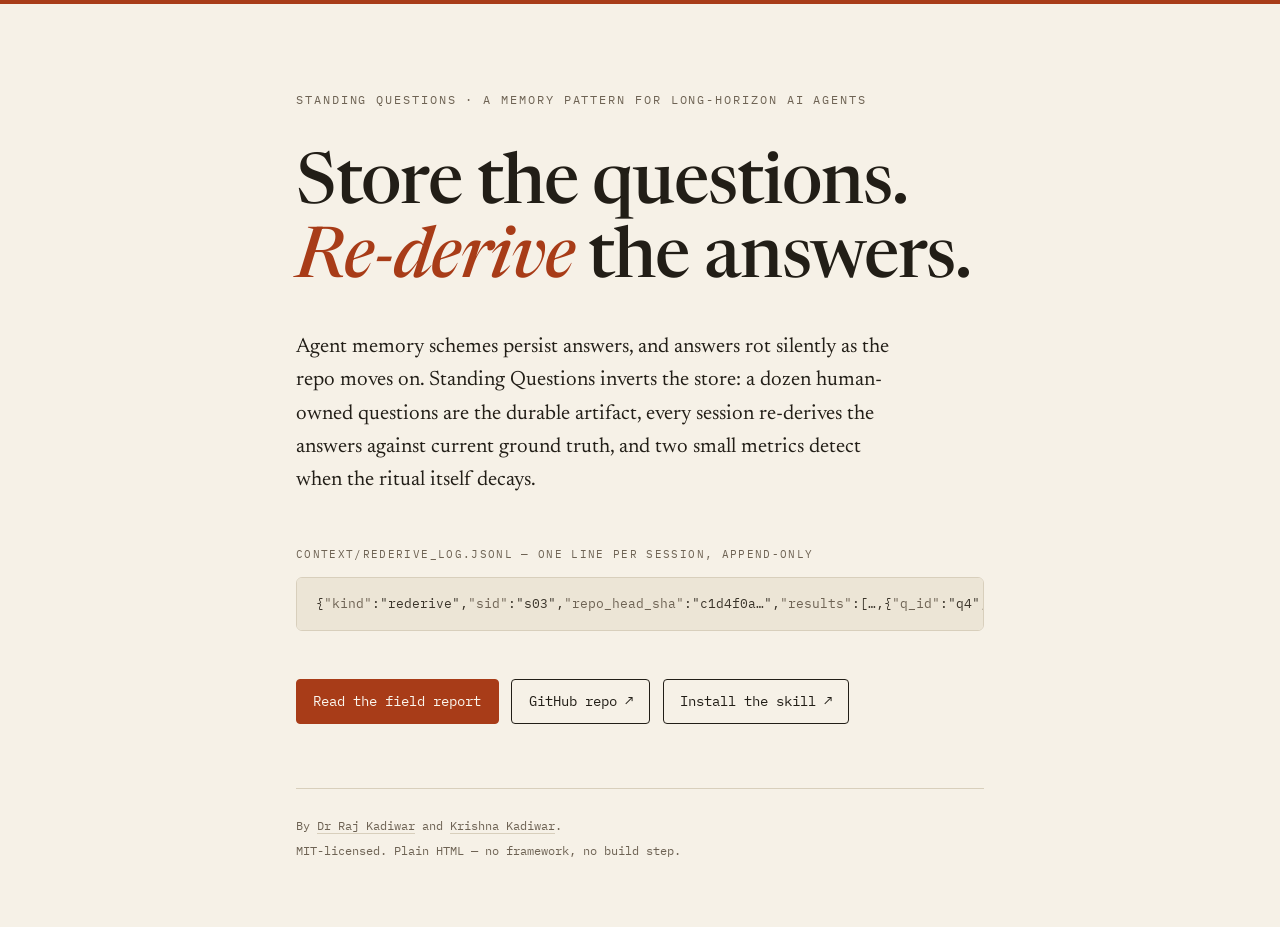
==== index.html @ 0a2ec1bd "Site v1: landing, field-report post, 404, Pages plumbing (CNAME, .nojekyll)" ====
<!DOCTYPE html>
<html lang="en">
<head>
<meta charset="utf-8">
<meta name="viewport" content="width=device-width, initial-scale=1">
<title>Standing Questions — Store the questions. Re-derive the answers.</title>
<meta name="description" content="A memory pattern for long-horizon AI-agent projects: store a dozen human-owned questions, re-derive the answers against ground truth every session, and measure when the ritual decays.">
<link rel="canonical" href="https://standingquestions.com/">
<meta property="og:type" content="website">
<meta property="og:site_name" content="Standing Questions">
<meta property="og:title" content="Standing Questions — Store the questions. Re-derive the answers.">
<meta property="og:description" content="A memory pattern for long-horizon AI-agent projects: store a dozen human-owned questions, re-derive the answers against ground truth every session, and measure when the ritual decays.">
<meta property="og:url" content="https://standingquestions.com/">
<meta name="twitter:card" content="summary">
<meta name="theme-color" media="(prefers-color-scheme: light)" content="#f6f1e7">
<meta name="theme-color" media="(prefers-color-scheme: dark)" content="#16130e">
<link rel="icon" href="favicon.svg" type="image/svg+xml">
<link rel="preconnect" href="https://fonts.googleapis.com">
<link rel="preconnect" href="https://fonts.gstatic.com" crossorigin>
<link href="https://fonts.googleapis.com/css2?family=Newsreader:ital,opsz,wght@0,6..72,400..700;1,6..72,400..700&family=IBM+Plex+Mono:ital,wght@0,400;0,500;1,400&display=swap" rel="stylesheet">
<link rel="stylesheet" href="styles.css">
</head>
<body>

<main class="landing">
  <p class="kicker reveal">Standing Questions &middot; a memory pattern for long-horizon AI agents</p>

  <h1 class="hero reveal">Store the questions.<br><span class="rederive">Re&#8209;derive</span> the answers.</h1>

  <p class="pitch reveal">Agent memory schemes persist answers, and answers rot silently as the repo moves on. Standing Questions inverts the store: a dozen human-owned questions are the durable artifact, every session re-derives the answers against current ground truth, and two small metrics detect when the ritual itself decays.</p>

  <div class="log-sample reveal">
    <p class="log-caption">context/rederive_log.jsonl &mdash; one line per session, append-only</p>
    <pre><code>{<span class="key">"kind"</span>:"rederive",<span class="key">"sid"</span>:"s03",<span class="key">"repo_head_sha"</span>:"c1d4f0a&hellip;",<span class="key">"results"</span>:[&hellip;,{<span class="key">"q_id"</span>:"q4",<span class="delta">"delta":true</span>,<span class="key">"note"</span>:"handoff claims rate limiter 'done'; no test covers the burst path - reopened"}]}<span class="cursor"></span></code></pre>
  </div>

  <nav class="actions reveal" aria-label="Primary">
    <a class="btn btn-primary" href="blog/answers-rot-store-questions-instead/index.html">Read the field report</a>
    <a class="btn" href="https://github.com/Rocco-alt/standing-questions">GitHub repo &#8599;</a>
    <a class="btn" href="https://github.com/Rocco-alt/standing-questions/blob/main/skill/README.md">Install the skill &#8599;</a>
  </nav>

  <footer class="site-footer reveal">
    By <a href="https://www.linkedin.com/in/raj-kadiwar/">Dr Raj Kadiwar</a> and <a href="https://www.linkedin.com/in/krishnajk/">Krishna Kadiwar</a>.<br>
    MIT-licensed. Plain HTML &mdash; no framework, no build step.
  </footer>
</main>

</body>
</html>
---- styles.css ----
/* standingquestions.com — hand-written CSS, no build step.
   Editorial field-report aesthetic: warm paper & ink, serif body, mono for log artifacts. */

:root {
  --bg: #f6f1e7;
  --ink: #221e17;
  --muted: #6e6354;
  --accent: #a83c18;
  --accent-contrast: #faf6ee;
  --code-bg: #ece5d6;
  --code-ink: #3a342a;
  --rule: #d8cfbc;
  --serif: "Newsreader", Georgia, "Times New Roman", serif;
  --mono: "IBM Plex Mono", Consolas, "Courier New", monospace;
}

@media (prefers-color-scheme: dark) {
  :root {
    --bg: #16130e;
    --ink: #e9e1d0;
    --muted: #9c907a;
    --accent: #e07e4b;
    --accent-contrast: #16130e;
    --code-bg: #211c14;
    --code-ink: #cfc5af;
    --rule: #332c1f;
  }
}

* { box-sizing: border-box; }

html {
  color-scheme: light dark;
}

body {
  margin: 0;
  background: var(--bg);
  color: var(--ink);
  font-family: var(--serif);
  font-size: 1.125rem;
  line-height: 1.65;
  -webkit-font-smoothing: antialiased;
  text-rendering: optimizeLegibility;
}

/* editorial masthead rule */
body::before {
  content: "";
  position: fixed;
  top: 0; left: 0; right: 0;
  height: 4px;
  background: var(--accent);
  z-index: 10;
}

a {
  color: var(--ink);
  text-decoration: underline;
  text-decoration-color: var(--rule);
  text-decoration-thickness: 1px;
  text-underline-offset: 3px;
  transition: text-decoration-color 120ms ease, color 120ms ease;
}

a:hover {
  color: var(--accent);
  text-decoration-color: var(--accent);
}

::selection {
  background: var(--accent);
  color: var(--accent-contrast);
}

code, pre {
  font-family: var(--mono);
}

code {
  font-size: 0.84em;
  background: var(--code-bg);
  color: var(--code-ink);
  padding: 0.1em 0.35em;
  border-radius: 3px;
}

pre {
  background: var(--code-bg);
  color: var(--code-ink);
  border: 1px solid var(--rule);
  border-radius: 6px;
  padding: 1rem 1.2rem;
  font-size: 0.8rem;
  line-height: 1.6;
  overflow-x: auto;
}

pre code {
  background: none;
  padding: 0;
  font-size: inherit;
  color: inherit;
}

/* ---------- landing page ---------- */

.landing {
  max-width: 46rem;
  margin: 0 auto;
  padding: clamp(3rem, 10vh, 7rem) 1.5rem 4rem;
}

.kicker {
  font-family: var(--mono);
  font-size: 0.75rem;
  letter-spacing: 0.16em;
  text-transform: uppercase;
  color: var(--muted);
  margin: 0 0 2.5rem;
}

.hero {
  font-size: clamp(2.5rem, 7.5vw, 4.4rem);
  font-weight: 500;
  line-height: 1.06;
  letter-spacing: -0.015em;
  margin: 0 0 2rem;
}

.hero .rederive {
  font-style: italic;
  color: var(--accent);
}

.pitch {
  font-size: clamp(1.15rem, 2.4vw, 1.3rem);
  line-height: 1.6;
  max-width: 38rem;
  margin: 0 0 3rem;
}

.log-caption {
  font-family: var(--mono);
  font-size: 0.7rem;
  letter-spacing: 0.12em;
  text-transform: uppercase;
  color: var(--muted);
  margin: 0 0 0.6rem;
}

.log-sample {
  margin: 0 0 3rem;
}

.log-sample .key { color: var(--muted); }
.log-sample .delta {
  color: var(--accent);
  font-weight: 500;
}

.cursor {
  display: inline-block;
  width: 0.55em;
  height: 1.05em;
  vertical-align: text-bottom;
  background: var(--accent);
  margin-left: 0.15em;
  animation: blink 1.1s steps(1) infinite;
}

@keyframes blink {
  50% { opacity: 0; }
}

.actions {
  display: flex;
  flex-wrap: wrap;
  gap: 0.8rem;
  margin: 0 0 4rem;
}

.btn {
  font-family: var(--mono);
  font-size: 0.85rem;
  text-decoration: none;
  padding: 0.75em 1.2em;
  border: 1.5px solid var(--ink);
  border-radius: 4px;
  color: var(--ink);
  transition: background 130ms ease, color 130ms ease, border-color 130ms ease;
}

.btn:hover {
  background: var(--ink);
  color: var(--bg);
  text-decoration: none;
}

.btn-primary {
  background: var(--accent);
  border-color: var(--accent);
  color: var(--accent-contrast);
}

.btn-primary:hover {
  background: var(--ink);
  border-color: var(--ink);
  color: var(--bg);
}

/* staggered entrance */
.reveal {
  animation: fade-up 0.65s ease both;
}

.reveal:nth-child(2) { animation-delay: 0.08s; }
.reveal:nth-child(3) { animation-delay: 0.16s; }
.reveal:nth-child(4) { animation-delay: 0.24s; }
.reveal:nth-child(5) { animation-delay: 0.32s; }
.reveal:nth-child(6) { animation-delay: 0.4s; }

@keyframes fade-up {
  from { opacity: 0; transform: translateY(10px); }
  to   { opacity: 1; transform: none; }
}

@media (prefers-reduced-motion: reduce) {
  .reveal { animation: none; }
  .cursor { animation: none; }
}

/* ---------- site footer (both pages) ---------- */

.site-footer {
  border-top: 1px solid var(--rule);
  padding-top: 1.5rem;
  font-family: var(--mono);
  font-size: 0.78rem;
  line-height: 2;
  color: var(--muted);
}

.site-footer a { color: var(--muted); }
.site-footer a:hover { color: var(--accent); }

/* ---------- article page ---------- */

.site-nav {
  max-width: 42rem;
  margin: 0 auto;
  padding: 1.6rem 1.5rem 0;
  font-family: var(--mono);
  font-size: 0.78rem;
  letter-spacing: 0.04em;
}

.site-nav a {
  color: var(--muted);
  text-decoration: none;
}

.site-nav a:hover { color: var(--accent); }

.article {
  max-width: 42rem;
  margin: 0 auto;
  padding: clamp(2rem, 6vh, 4rem) 1.5rem 4rem;
}

.article h1 {
  font-size: clamp(2.1rem, 6vw, 3.3rem);
  font-weight: 500;
  line-height: 1.08;
  letter-spacing: -0.015em;
  margin: 0 0 1.2rem;
}

.byline {
  font-family: var(--mono);
  font-size: 0.8rem;
  color: var(--muted);
  margin: 0 0 2.2rem;
}

.byline a { color: var(--muted); }
.byline a:hover { color: var(--accent); }

.lede {
  font-style: italic;
  font-size: 1.05em;
  color: var(--muted);
  margin: 0 0 1.2rem;
}

.lede a { color: inherit; }

.article h2 {
  font-size: 1.55rem;
  font-weight: 600;
  line-height: 1.25;
  letter-spacing: -0.01em;
  margin: 2.6em 0 0.7em;
}

.article p { margin: 0 0 1.2rem; }

.article ul, .article ol {
  margin: 0 0 1.2rem;
  padding-left: 1.4rem;
}

.article li { margin-bottom: 0.7rem; }

.article pre { margin: 1.4rem 0 1.6rem; }

/* epistemic tags: [observed] / [inferred] / [literature] */
.tag {
  font-family: var(--mono);
  font-size: 0.74em;
  font-style: normal;
  color: var(--muted);
}

strong.tag { color: var(--accent); font-weight: 500; }

.coda {
  margin-top: 3rem;
  padding-top: 1.6rem;
  border-top: 3px solid var(--accent);
  font-size: 1.25em;
  font-weight: 500;
  line-height: 1.45;
}

.article .site-footer { margin-top: 4rem; }

/* ---------- blog index ---------- */

.post-list {
  list-style: none;
  padding: 0;
  margin: 0 0 4rem;
}

.post-list li { margin-bottom: 1.6rem; }

.post-list .post-title {
  font-size: 1.4rem;
  font-weight: 500;
}

.post-list .post-meta {
  font-family: var(--mono);
  font-size: 0.75rem;
  color: var(--muted);
}
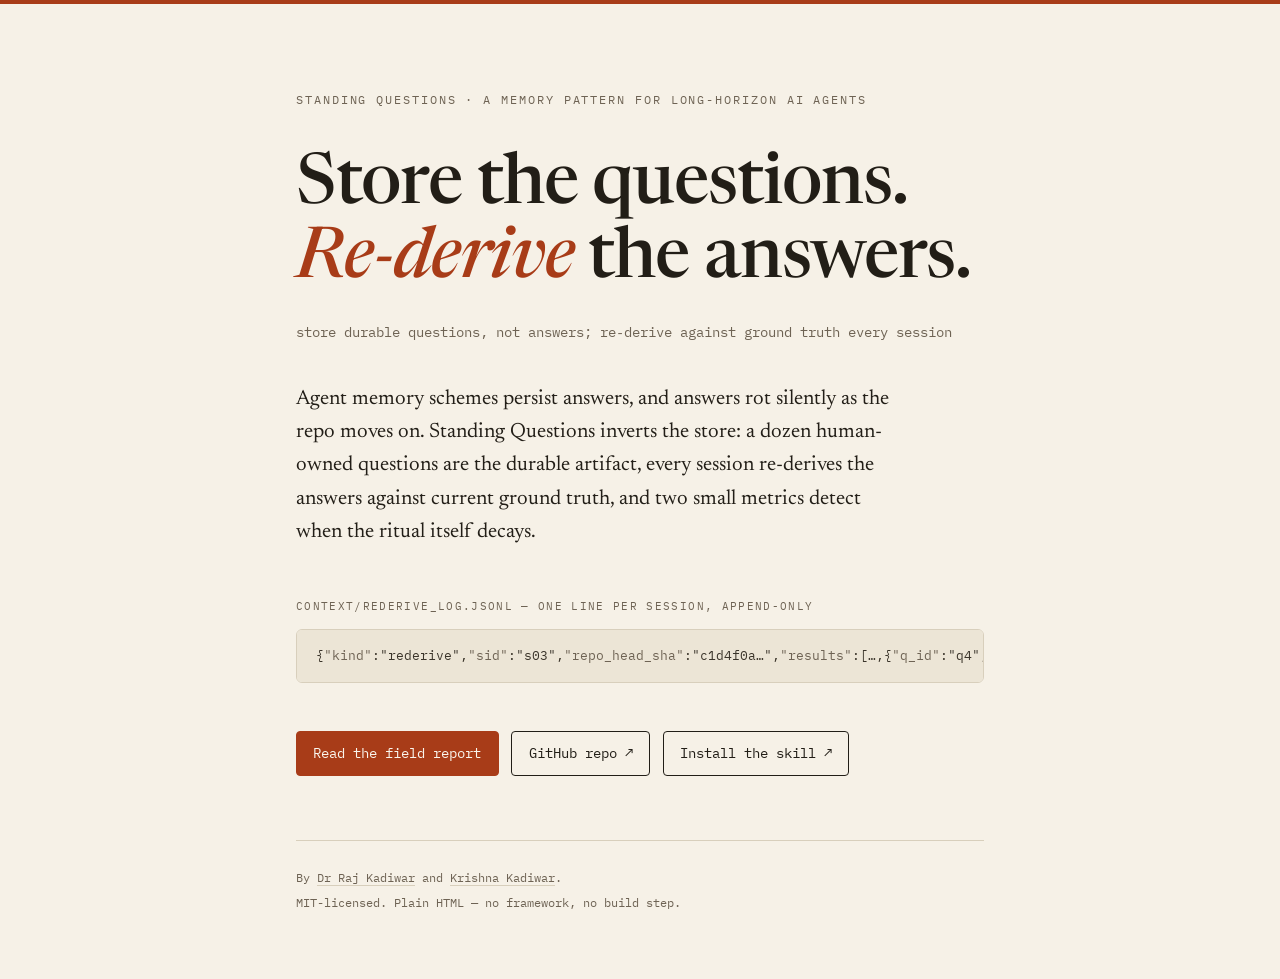
==== commit 3bbffea1: "Landing: add mono deck line (one-line spec) under hero" ====
--- a/index.html
+++ b/index.html
@@ -27,6 +27,8 @@
 
   <h1 class="hero reveal">Store the questions.<br><span class="rederive">Re&#8209;derive</span> the answers.</h1>
 
+  <p class="deck reveal">store durable questions, not answers; re&#8209;derive against ground truth every session</p>
+
   <p class="pitch reveal">Agent memory schemes persist answers, and answers rot silently as the repo moves on. Standing Questions inverts the store: a dozen human-owned questions are the durable artifact, every session re-derives the answers against current ground truth, and two small metrics detect when the ritual itself decays.</p>
 
   <div class="log-sample reveal">
--- a/styles.css
+++ b/styles.css
@@ -133,6 +133,14 @@
   color: var(--accent);
 }
 
+.deck {
+  font-family: var(--mono);
+  font-size: 0.85rem;
+  line-height: 1.7;
+  color: var(--muted);
+  margin: -0.6rem 0 2.4rem;
+}
+
 .pitch {
   font-size: clamp(1.15rem, 2.4vw, 1.3rem);
   line-height: 1.6;
@@ -219,6 +227,7 @@
 .reveal:nth-child(4) { animation-delay: 0.24s; }
 .reveal:nth-child(5) { animation-delay: 0.32s; }
 .reveal:nth-child(6) { animation-delay: 0.4s; }
+.reveal:nth-child(7) { animation-delay: 0.48s; }
 
 @keyframes fade-up {
   from { opacity: 0; transform: translateY(10px); }
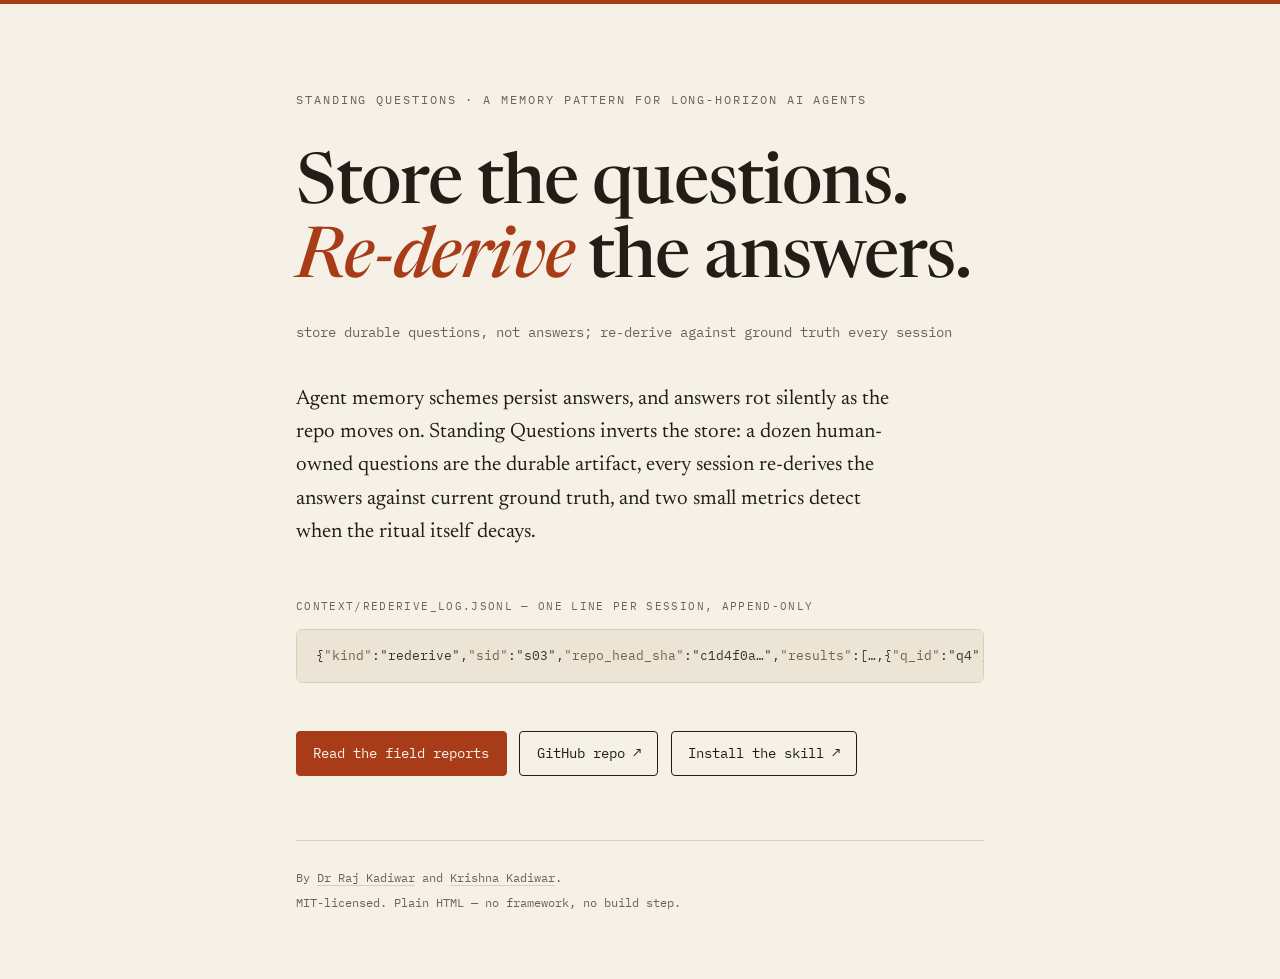
==== commit a2d11833: "registers: self-host paper and artifacts, repoint nav and title The registers field report has no co" ====
--- a/index.html
+++ b/index.html
@@ -3,12 +3,12 @@
 <head>
 <meta charset="utf-8">
 <meta name="viewport" content="width=device-width, initial-scale=1">
-<title>Standing Questions — Store the questions. Re-derive the answers.</title>
+<title>Standing Questions. Store the questions. Re-derive the answers.</title>
 <meta name="description" content="A memory pattern for long-horizon AI-agent projects: store a dozen human-owned questions, re-derive the answers against ground truth every session, and measure when the ritual decays.">
 <link rel="canonical" href="https://standingquestions.com/">
 <meta property="og:type" content="website">
 <meta property="og:site_name" content="Standing Questions">
-<meta property="og:title" content="Standing Questions — Store the questions. Re-derive the answers.">
+<meta property="og:title" content="Standing Questions. Store the questions. Re-derive the answers.">
 <meta property="og:description" content="A memory pattern for long-horizon AI-agent projects: store a dozen human-owned questions, re-derive the answers against ground truth every session, and measure when the ritual decays.">
 <meta property="og:url" content="https://standingquestions.com/">
 <meta name="twitter:card" content="summary">
@@ -37,7 +37,7 @@
   </div>
 
   <nav class="actions reveal" aria-label="Primary">
-    <a class="btn btn-primary" href="blog/answers-rot-store-questions-instead/index.html">Read the field report</a>
+    <a class="btn btn-primary" href="blog/index.html">Read the field reports</a>
     <a class="btn" href="https://github.com/Rocco-alt/standing-questions">GitHub repo &#8599;</a>
     <a class="btn" href="https://github.com/Rocco-alt/standing-questions/blob/main/skill/README.md">Install the skill &#8599;</a>
   </nav>
